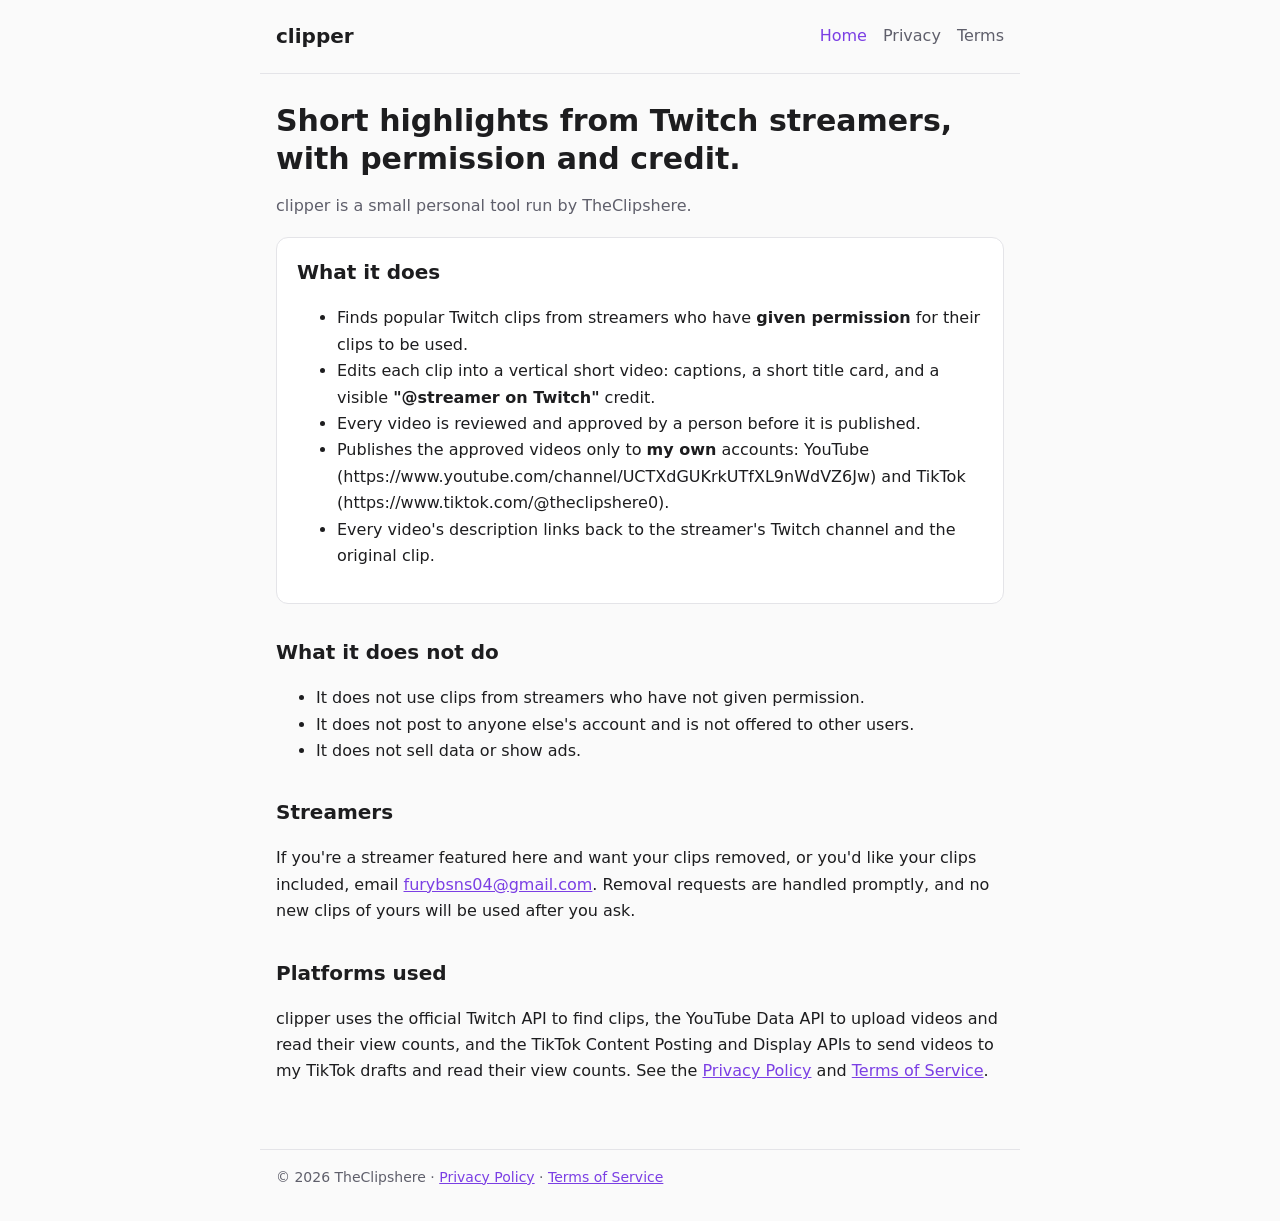
==== index.html @ 3a2ca2d0 "Add files via upload" ====
<!doctype html>
<html lang="en">
<head>
<meta charset="utf-8">
<meta name="viewport" content="width=device-width, initial-scale=1">
<title>clipper</title>
<meta name="description" content="clipper makes short vertical videos from Twitch clips of streamers who gave permission, with full credit.">
<link rel="stylesheet" href="style.css">
</head>
<body>
<header>
  <a class="brand" href="index.html">clipper</a>
  <nav><a href="index.html" aria-current="page">Home</a><a href="privacy.html">Privacy</a><a href="terms.html">Terms</a></nav>
</header>
<main>
  <h1>Short highlights from Twitch streamers, with permission and credit.</h1>
  <p class="muted">clipper is a small personal tool run by TheClipshere.</p>

  <div class="card">
    <h2 style="margin-top:0">What it does</h2>
    <ul>
      <li>Finds popular Twitch clips from streamers who have <b>given permission</b> for their clips to be used.</li>
      <li>Edits each clip into a vertical short video: captions, a short title card, and a visible
        <b>"@streamer on Twitch"</b> credit.</li>
      <li>Every video is reviewed and approved by a person before it is published.</li>
      <li>Publishes the approved videos only to <b>my own</b> accounts:
        YouTube (https://www.youtube.com/channel/UCTXdGUKrkUTfXL9nWdVZ6Jw) and TikTok (https://www.tiktok.com/@theclipshere0).</li>
      <li>Every video's description links back to the streamer's Twitch channel and the original clip.</li>
    </ul>
  </div>

  <h2>What it does not do</h2>
  <ul>
    <li>It does not use clips from streamers who have not given permission.</li>
    <li>It does not post to anyone else's account and is not offered to other users.</li>
    <li>It does not sell data or show ads.</li>
  </ul>

  <h2>Streamers</h2>
  <p>If you're a streamer featured here and want your clips removed, or you'd like your clips
    included, email <a href="mailto:furybsns04@gmail.com">furybsns04@gmail.com</a>.
    Removal requests are handled promptly, and no new clips of yours will be used after you ask.</p>

  <h2>Platforms used</h2>
  <p>clipper uses the official Twitch API to find clips, the YouTube Data API to upload videos and
    read their view counts, and the TikTok Content Posting and Display APIs to send videos to my
    TikTok drafts and read their view counts. See the <a href="privacy.html">Privacy Policy</a>
    and <a href="terms.html">Terms of Service</a>.</p>
</main>
<footer>© 2026 TheClipshere · <a href="privacy.html">Privacy Policy</a> · <a href="terms.html">Terms of Service</a></footer>
</body>
</html>
---- style.css ----
:root{--bg:#fafafa;--card:#fff;--ink:#1d1d1f;--muted:#5f5f6b;--line:#e4e4e8;--acc:#7b3fe4}
@media (prefers-color-scheme:dark){:root{--bg:#141417;--card:#1c1c21;--ink:#ececf1;--muted:#a0a0ab;--line:#2c2c33;--acc:#a98bff}}
*{box-sizing:border-box}
body{margin:0;background:var(--bg);color:var(--ink);font:16px/1.65 system-ui,-apple-system,"Segoe UI",Arial,sans-serif}
header,main,footer{max-width:760px;margin:0 auto;padding:0 16px}
header{display:flex;justify-content:space-between;align-items:center;padding-top:20px;padding-bottom:20px;border-bottom:1px solid var(--line);flex-wrap:wrap;gap:8px}
header a.brand{font-weight:700;font-size:20px;color:var(--ink);text-decoration:none}
nav a{margin-left:16px;color:var(--muted);text-decoration:none}
nav a:hover,nav a[aria-current]{color:var(--acc)}
main{padding-top:28px;padding-bottom:48px}
h1{font-size:30px;line-height:1.25;margin:0 0 8px}
h2{font-size:20px;margin:32px 0 8px}
p,li{color:var(--ink)}
.muted{color:var(--muted)}
.card{background:var(--card);border:1px solid var(--line);border-radius:12px;padding:18px 20px;margin:18px 0}
a{color:var(--acc)}
footer{border-top:1px solid var(--line);padding-top:16px;padding-bottom:32px;color:var(--muted);font-size:14px}
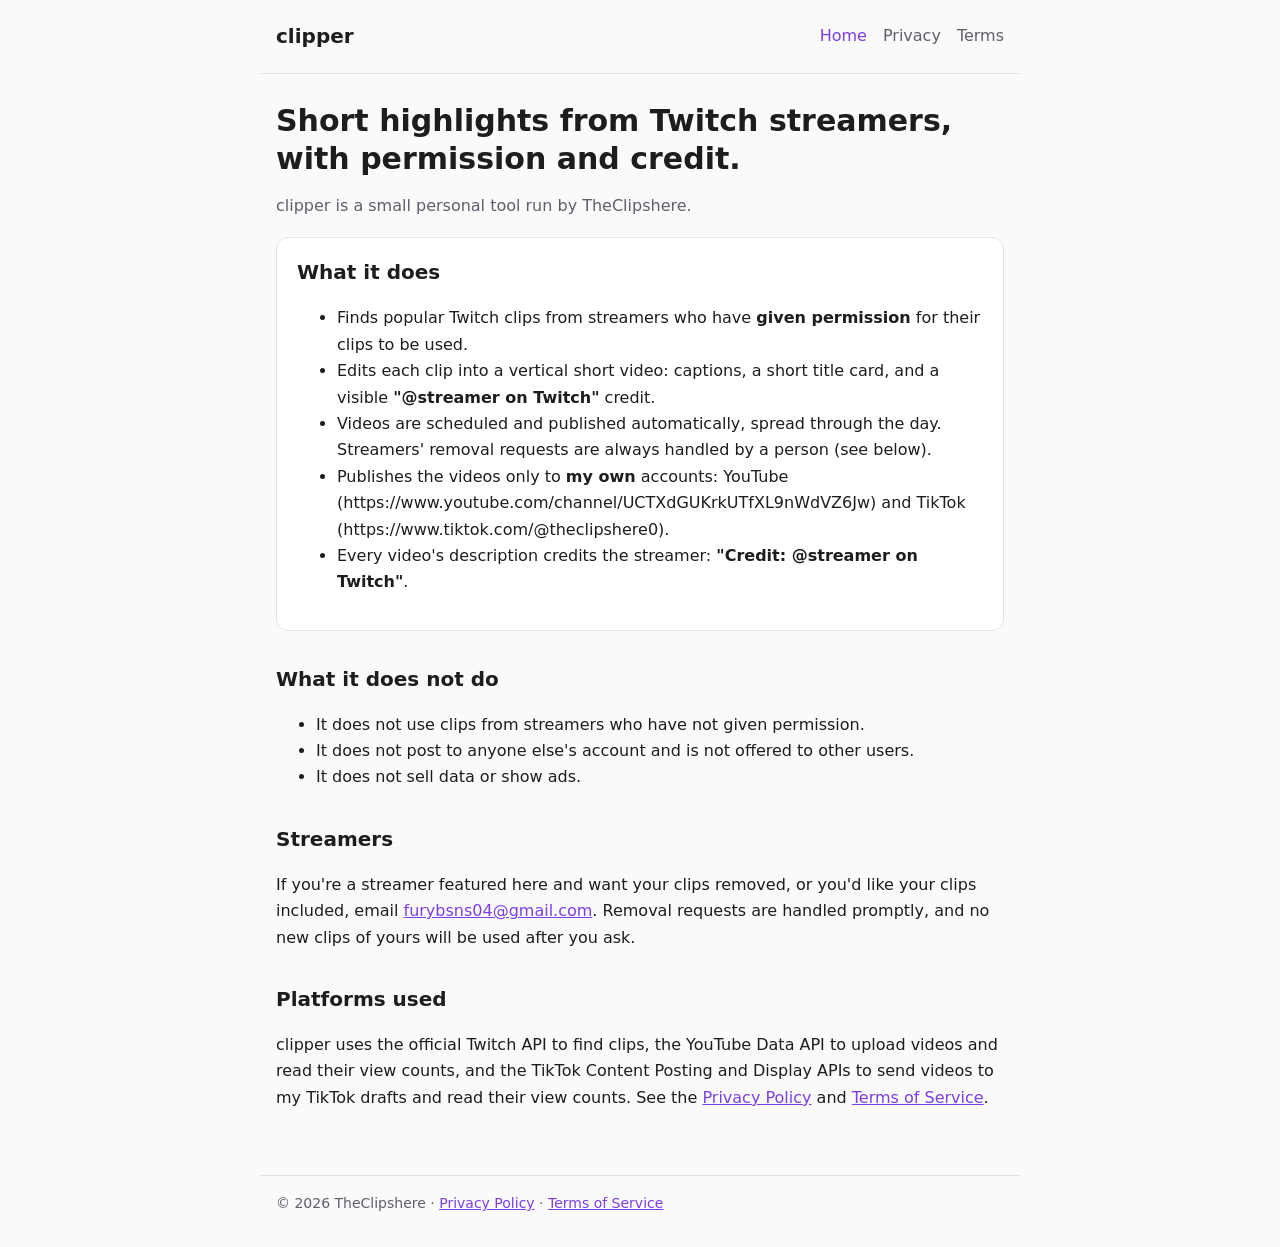
==== commit 4a741ea3: "Add files via upload" ====
--- a/index.html
+++ b/index.html
@@ -1,52 +1,53 @@
-<!doctype html>
-<html lang="en">
-<head>
-<meta charset="utf-8">
-<meta name="viewport" content="width=device-width, initial-scale=1">
-<title>clipper</title>
-<meta name="description" content="clipper makes short vertical videos from Twitch clips of streamers who gave permission, with full credit.">
-<link rel="stylesheet" href="style.css">
-</head>
-<body>
-<header>
-  <a class="brand" href="index.html">clipper</a>
-  <nav><a href="index.html" aria-current="page">Home</a><a href="privacy.html">Privacy</a><a href="terms.html">Terms</a></nav>
-</header>
-<main>
-  <h1>Short highlights from Twitch streamers, with permission and credit.</h1>
-  <p class="muted">clipper is a small personal tool run by TheClipshere.</p>
-
-  <div class="card">
-    <h2 style="margin-top:0">What it does</h2>
-    <ul>
-      <li>Finds popular Twitch clips from streamers who have <b>given permission</b> for their clips to be used.</li>
-      <li>Edits each clip into a vertical short video: captions, a short title card, and a visible
-        <b>"@streamer on Twitch"</b> credit.</li>
-      <li>Every video is reviewed and approved by a person before it is published.</li>
-      <li>Publishes the approved videos only to <b>my own</b> accounts:
-        YouTube (https://www.youtube.com/channel/UCTXdGUKrkUTfXL9nWdVZ6Jw) and TikTok (https://www.tiktok.com/@theclipshere0).</li>
-      <li>Every video's description links back to the streamer's Twitch channel and the original clip.</li>
-    </ul>
-  </div>
-
-  <h2>What it does not do</h2>
-  <ul>
-    <li>It does not use clips from streamers who have not given permission.</li>
-    <li>It does not post to anyone else's account and is not offered to other users.</li>
-    <li>It does not sell data or show ads.</li>
-  </ul>
-
-  <h2>Streamers</h2>
-  <p>If you're a streamer featured here and want your clips removed, or you'd like your clips
-    included, email <a href="mailto:furybsns04@gmail.com">furybsns04@gmail.com</a>.
-    Removal requests are handled promptly, and no new clips of yours will be used after you ask.</p>
-
-  <h2>Platforms used</h2>
-  <p>clipper uses the official Twitch API to find clips, the YouTube Data API to upload videos and
-    read their view counts, and the TikTok Content Posting and Display APIs to send videos to my
-    TikTok drafts and read their view counts. See the <a href="privacy.html">Privacy Policy</a>
-    and <a href="terms.html">Terms of Service</a>.</p>
-</main>
-<footer>© 2026 TheClipshere · <a href="privacy.html">Privacy Policy</a> · <a href="terms.html">Terms of Service</a></footer>
-</body>
-</html>
+<!doctype html>
+<html lang="en">
+<head>
+<meta charset="utf-8">
+<meta name="viewport" content="width=device-width, initial-scale=1">
+<title>clipper</title>
+<meta name="description" content="clipper makes short vertical videos from Twitch clips of streamers who gave permission, with full credit.">
+<link rel="stylesheet" href="style.css">
+</head>
+<body>
+<header>
+  <a class="brand" href="index.html">clipper</a>
+  <nav><a href="index.html" aria-current="page">Home</a><a href="privacy.html">Privacy</a><a href="terms.html">Terms</a></nav>
+</header>
+<main>
+  <h1>Short highlights from Twitch streamers, with permission and credit.</h1>
+  <p class="muted">clipper is a small personal tool run by TheClipshere.</p>
+
+  <div class="card">
+    <h2 style="margin-top:0">What it does</h2>
+    <ul>
+      <li>Finds popular Twitch clips from streamers who have <b>given permission</b> for their clips to be used.</li>
+      <li>Edits each clip into a vertical short video: captions, a short title card, and a visible
+        <b>"@streamer on Twitch"</b> credit.</li>
+      <li>Videos are scheduled and published automatically, spread through the day. Streamers'
+        removal requests are always handled by a person (see below).</li>
+      <li>Publishes the videos only to <b>my own</b> accounts:
+        YouTube (https://www.youtube.com/channel/UCTXdGUKrkUTfXL9nWdVZ6Jw) and TikTok (https://www.tiktok.com/@theclipshere0).</li>
+      <li>Every video's description credits the streamer: <b>"Credit: @streamer on Twitch"</b>.</li>
+    </ul>
+  </div>
+
+  <h2>What it does not do</h2>
+  <ul>
+    <li>It does not use clips from streamers who have not given permission.</li>
+    <li>It does not post to anyone else's account and is not offered to other users.</li>
+    <li>It does not sell data or show ads.</li>
+  </ul>
+
+  <h2>Streamers</h2>
+  <p>If you're a streamer featured here and want your clips removed, or you'd like your clips
+    included, email <a href="mailto:furybsns04@gmail.com">furybsns04@gmail.com</a>.
+    Removal requests are handled promptly, and no new clips of yours will be used after you ask.</p>
+
+  <h2>Platforms used</h2>
+  <p>clipper uses the official Twitch API to find clips, the YouTube Data API to upload videos and
+    read their view counts, and the TikTok Content Posting and Display APIs to send videos to my
+    TikTok drafts and read their view counts. See the <a href="privacy.html">Privacy Policy</a>
+    and <a href="terms.html">Terms of Service</a>.</p>
+</main>
+<footer>© 2026 TheClipshere · <a href="privacy.html">Privacy Policy</a> · <a href="terms.html">Terms of Service</a></footer>
+</body>
+</html>
